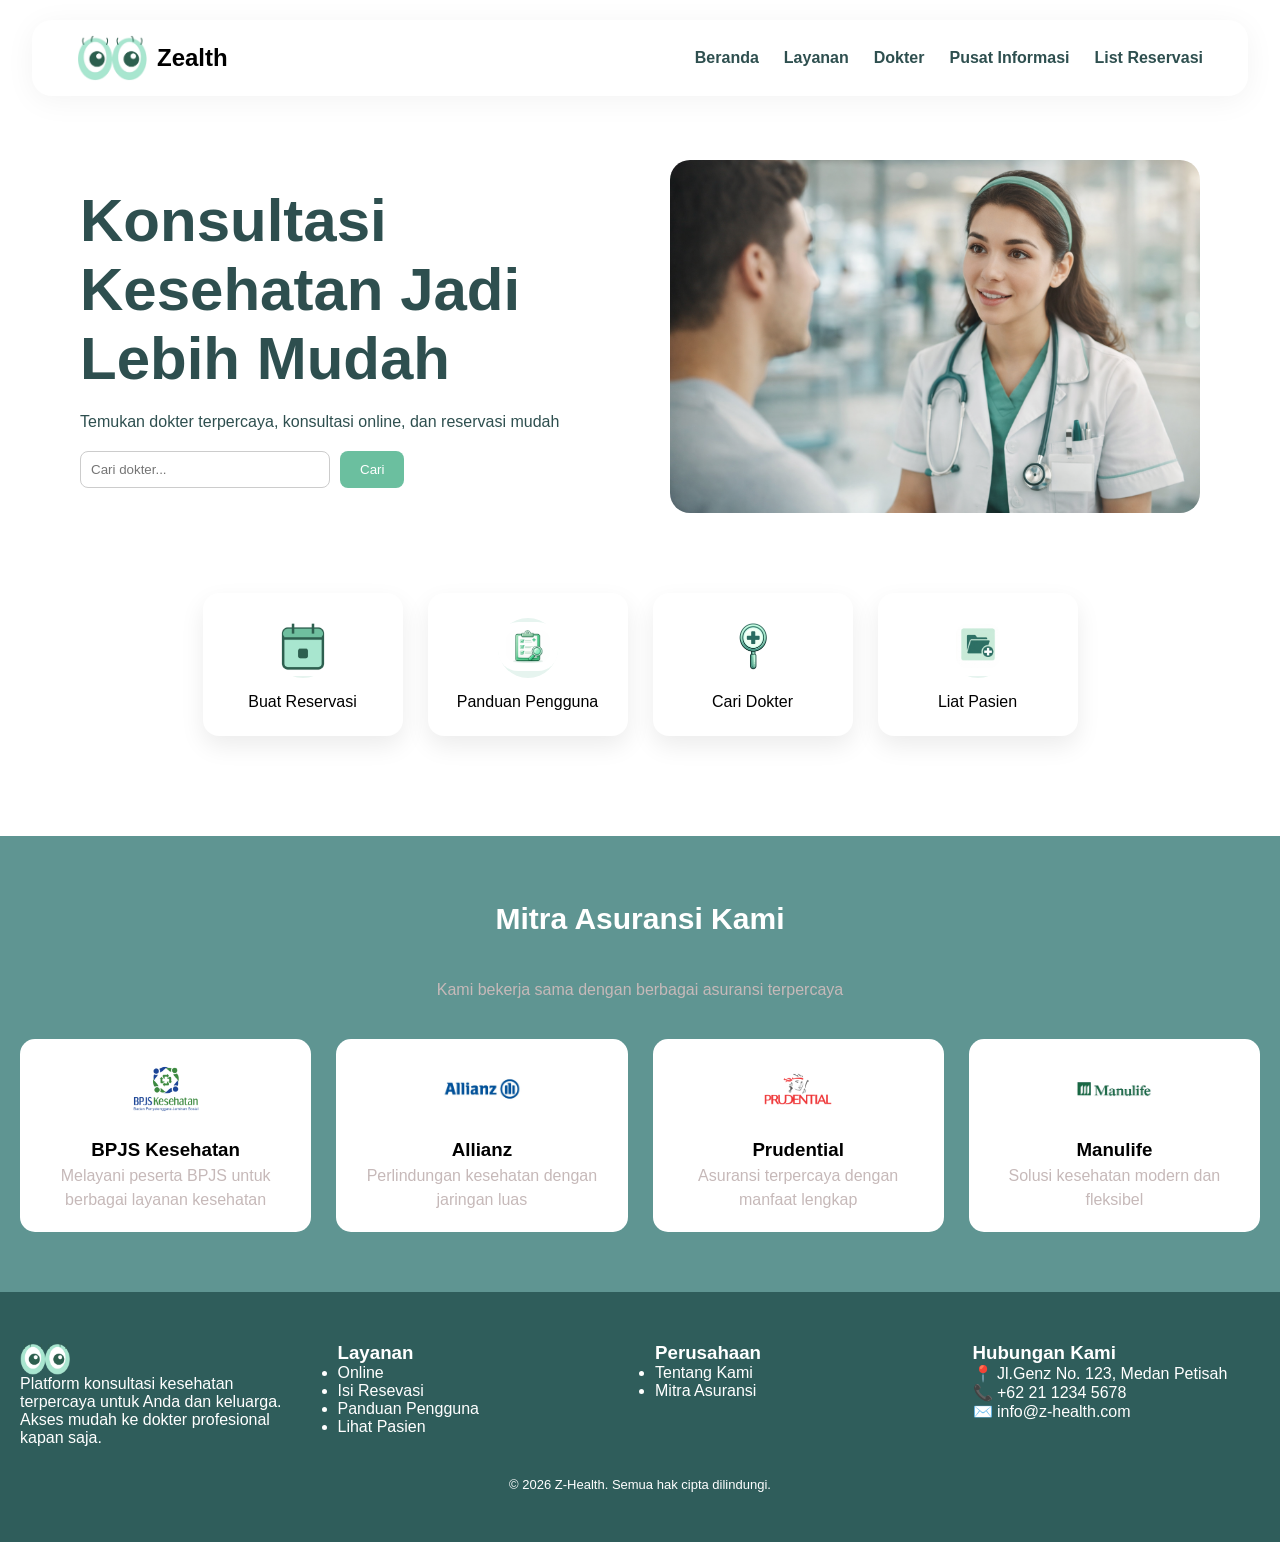
==== index.html @ 5e3c9ff7 "Add files via upload" ====
<!DOCTYPE html>
<html>
    <head>
      <meta charset="UTF-8">
      <meta name="viewport" content="width=device-width, initial-scale=1.0">
      <link rel="stylesheet" href="style.css">
      <title>Z Health</title>
      <link rel="stylesheet" href="style.css">
      <script src="script.js"></script>
    </head>
    <body>
    <header>
        <nav class="navbar">

            <!-- Logo -->
            <div class="logo">
                <img src="Logo Z Health.png" alt="Logo">
                <h2>Zealth</h2>
            </div>

            <!-- Checkbox Toggle -->
            <input type="checkbox" id="navToggle" class="nav-toggle">

            <!-- Hamburger -->
            <label for="navToggle" class="hamburger">
                <span></span>
                <span></span>
                <span></span>
            </label>

            <!-- Menu -->
            <ul class="menu">
                <li><a href="index.html">Beranda</a></li>
                <li><a href="service.html">Layanan</a></li>
                <li><a href="doctor.html">Dokter</a></li>
                <li><a href="about.html">Pusat Informasi </a></li>
                <li><a href="reservasi.html">List Reservasi</a></li>
            </ul>

        </nav>
    </header>
<main>
    <!-- Section 1 Bagian Searching  -->
    <section>
    <div class="content">
    <div class="left">
        <h1>Konsultasi Kesehatan Jadi Lebih Mudah</h1>
        <p>Temukan dokter terpercaya, konsultasi online, dan reservasi mudah</p>

        <div class="search-box">
            <input type="text" id ="searchInput" placeholder="Cari dokter...">
            <button onclick ="searchDoctor()">Cari</button>
        </div>
        <div id = "searchResult"class ="search-result"></div>
    </div>

    <div class="right">
        <img src="tampilan1.png" class="gambar_kiri">
    </div>
</div>
    </section>

        <!-- Section 2 bagian FEATURES -->
    <section>
        <div class="features">
            <div class="card">
                <div class="icon"><a href="service.html#reservasi"><img src="janji_temu.png"></a></div>
        
                <p>Buat Reservasi</p>
            </div>

            <div class="card">
                <div class="icon"><a href="service.html#panduan"><img src="panduan pengguna.png" style="border: 3px solid transparent; border-radius: 20px; padding: 5px; background-color: white;"></a></div>
                <p>Panduan Pengguna</p>
            </div>

            <div class="card">
                <div class="icon"><a href="doctor.html"><img src="Cari_Dokter.png" style="border: 3px solid transparent; border-radius: 20px; padding: 5px; background-color: white;"></a></div>
                <p>Cari Dokter</p>
            </div>

            <div class="card">
                <div class="icon"><a href="reservasi.html"><img src="Data_Pasien.png" style="border: 3px solid transparent; border-radius: 20px; padding: 5px; background-color: white;"></a></div>
                <p>Liat Pasien</p>
            </div>
        </div>
    </section>
    <!-- Section 3 Mitra Asuransi -->
    <section class="insurance"id="insurance">
    <h2>Mitra Asuransi Kami</h2>
    <p>Kami bekerja sama dengan berbagai asuransi terpercaya</p>

    <div class="insurance-grid">

        <div class="insurance-card">
        <img src="Logo BPJS.png">
        <h3>BPJS Kesehatan</h3>
        <p>Melayani peserta BPJS untuk berbagai layanan kesehatan</p>
        </div>

        <div class="insurance-card">
        <img src="Logo Allianz.jpg">
        <h3>Allianz</h3>
        <p>Perlindungan kesehatan dengan jaringan luas</p>
        </div>

        <div class="insurance-card">
        <img src="Logo Prudential.png">
        <h3>Prudential</h3>
        <p>Asuransi terpercaya dengan manfaat lengkap</p>
        </div>

        <div class="insurance-card">
        <img src="Logo Manulife.png">
        <h3>Manulife</h3>
        <p>Solusi kesehatan modern dan fleksibel</p>
        </div>

    </div>
    </section>
        

</div>
</main>            
<!-- Bagian Footer -->

    <footer class="footer">
        <div class="footer-container">
            <div class="footer-col">
                <div class="logo">
                    <img src="logo final bos.png">
                </div>
                <p>Platform konsultasi kesehatan terpercaya untuk Anda dan keluarga.<br>Akses mudah ke dokter profesional kapan saja.</p>
            </div>
            <div class="footer-col">
                <h3>Layanan</h3>
                <ul>
                    <li><a href="service.html#chat">Online</a></li>
                    <li><a href="service.html#reservasi">Isi Resevasi</a></li>
                    <li><a href="service.html#panduan">Panduan Pengguna</a></li>
                    <li><a href="reservasi.html">Lihat Pasien</a></li>
                </ul>
            </div>
            <div class="footer-col">
                <h3>Perusahaan</h3>
                <ul>
                    <li><a href="about.html">Tentang Kami</a></li>
                    <li><a href="index.html#insurance">Mitra Asuransi</a></li>
                </ul>
            </div>
            <div class="footer-col">
                <h3>Hubungan Kami</h3>
                <p>📍 Jl.Genz No. 123, Medan Petisah</p>
                <p>📞 +62 21 1234 5678</p>
                <p>✉️ info@z-health.com</p>
            </div>
        </div>
        <div class="footer-bottom">
            <p>&copy; 2026 Z-Health. Semua hak cipta dilindungi.</p>
        </div>
    </footer>
</body>
</html>
---- style.css ----
* {
    margin: 0;
    padding: 0;
    box-sizing: border-box;
    font-family: sans-serif;
}

body {
    overflow-x: hidden;
}

img {
    max-width: 100%;
    height: auto;
}

.nav-wrapper {
    display: flex;
    justify-content: center;
}

.navbar {
    position: fixed;
    top: 20px;
    width: 95%;
    left: 50%;
    transform: translateX(-50%);

    background: white;
    border-radius: 20px;
    padding: 15px 45px;

    display: flex;
    align-items: center;
    justify-content: space-between;

    box-shadow: 0 5px 30px rgba(0,0,0,0.05);
    z-index: 1000;
}

.logo {
    display: flex;
    align-items: center;
    gap: 10px;
}

.logo img {
    width: 70px;
}

.logo span {
    font-weight: bold;
    color: #2e4f4f;
}

/* MENU */
.menu{
    display:flex;
    list-style:none;
    gap:25px;
}

.menu li a{
    text-decoration:none;
    color:#2e4f4f;
    font-weight:600;
    transition:0.3s;
}

.menu li a:hover{
    color:#0e8388;
    text-decoration: underline;
}

/* HAMBURGER */
.nav-toggle{
    display:none;
}

.hamburger{
    display:none;
    flex-direction:column;
    gap:5px;
    cursor:pointer;
}

.hamburger span{
    width:28px;
    height:3px;
    background:#2e4f4f;
    border-radius:10px;
}

/* HERO SECTION */
.content {
    display: flex;
    align-items: center;
    justify-content: space-between;
    gap: 60px;

    max-width: 1200px;
    margin: 120px auto 0; 
    padding: 40px;
}

.left {
    flex: 1;
    color: #2e4f4f;
}

.right {
    flex: 1;
    display: flex;
    justify-content: center;
}

.gambar_kiri {
    width: 550px;
    border-radius: 20px;
}

/* TEXT */
.content h1 {
    font-size: 60px;
}

.content p {
    margin: 20px 0;
}

/* SEARCH */
.search-box {
    display: flex;
    gap: 10px;
    margin-top: 20px;
}

.search-box input {
    padding: 10px;
    width: 250px;
    border-radius: 8px;
    border: 1px solid #ccc;
}

.search-box button {
    padding: 10px 20px;
    background: #6bbf9f;
    color: white;
    border: none;
    border-radius: 8px;
}
.search-result {
    position: absolute;
    background: white;
    width: 260px;
    margin-top: 5px;
    border-radius: 10px;
    box-shadow: 0 5px 20px rgba(0,0,0,0.1);
    overflow: hidden;
    z-index: 999;
}

.search-item {
    padding: 10px;
    cursor: pointer;
    border-bottom: 1px solid #eee;
}

.search-item:hover {
    background: #f0f0f0;
}

.not-found {
    padding: 10px;
    color: red;
}

/* FEATURES */
.features {
    display: flex;
    justify-content: center;
    gap: 25px;
    flex-wrap: wrap;
    margin-top: 40px;
    margin-bottom: 100px;
}

.card {
    width: 200px;
    padding: 25px;
    background: white;
    border-radius: 16px;
    box-shadow: 0 10px 25px rgba(0,0,0,0.08);
    text-align: center;
    transition: 0.3s;
}

.card:hover {
    transform: translateY(-8px);
}

.icon {
    width: 60px;
    height: 60px;
    background: #e6f4ef;
    border-radius: 50%;
    margin: 0 auto 15px;

    display: flex;
    justify-content: center;
    align-items: center;
}

.icon img {
    width: 80px;
}

.card p {
    font-size: 16px;
}

/* INSURANCE */
.insurance {
    text-align: center;
    padding: 60px 20px;
    background-color: #5f9592;
}

.insurance h2 {
    color: white;
    font-size: 30px; 
    margin-bottom: 40px;
    line-height: 1.5;
}

.insurance p {
    color:#c6b9b9;
}

.insurance-grid {
    display: grid;
    grid-template-columns: repeat(auto-fit, minmax(200px, 1fr));
    gap: 25px;
    margin-top: 40px;
    line-height: 1.5;
}

.insurance-card {
    background: white;
    padding: 20px;
    border-radius: 15px;
}

.insurance-card img {
    width: 80px;
    margin-bottom: 10px;
}

/* FOOTER */
.footer {
    background: #2f5d5b;
    color: white;
    padding: 50px 20px;
}

.footer-container {
    display: grid;
    grid-template-columns: repeat(auto-fit, minmax(200px, 1fr));
    gap: 30px;
}

.footer img {
    width: 50px;
}

.footer a {
    color: white;
    text-decoration: none;
}

.footer-bottom {
    text-align: center;
    margin-top: 30px;
    font-size: 13px;
}
/* RESPONSIVE Bagian Beranda untuk ukuran Tablet*/
@media (max-width: 768px) {
    .content {
        flex-direction: column;
        text-align: center;
    }

    .gambar_kiri {
        width: 100%;
    }

    .hamburger{
        display:flex;
    }

    .menu{
        position:absolute;
        top:100%;
        right:20px;
        width:220px;
        background:white;
        flex-direction:column;
        padding:20px;
        border-radius:10px;
        box-shadow:0 5px 15px rgba(0,0,0,.15);
        display:none;
    }

    .nav-toggle:checked ~ .menu{
        display:flex;
    }

}
/* * RESPONSIVE Bagian Beranda untuk ukuran Mobile */
@media (max-width: 480px) {

    /* NAVBAR */
    .navbar {
        padding: 12px 20px;
    }

    .logo img {
        width: 50px;
    }

    .logo span {
        font-size: 16px;
    }
    .hamburger{
        display:flex;
    }

    .menu{
        position:absolute;
        top:100%;
        right:0;
        width:220px;
        background:rgb(20, 57, 1);
        flex-direction:column;
        padding:20px;
        border-radius:10px;
        box-shadow:0 5px 15px rgba(0,0,0,.15);
        display:none;
    }

    .nav-toggle:checked ~.menu{
        display:flex !important;
    }


    /* HERO */
    .content {
        flex-direction: column;
        text-align: center;
        gap: 30px;
        padding: 20px;
        margin-top: 100px;
    }

    .content h1 {
        font-size: 32px;
        line-height: 1.3;
    }

    .content p {
        font-size: 14px;
    }

    .gambar_kiri {
        width: 100%;
        max-width: 300px;
    }

    /* SEARCH */
    .search-box {
        flex-direction: column;
        gap: 10px;
        align-items: center;
    }

    .search-box input {
        width: 100%;
        max-width: 280px;
    }

    .search-box button {
        width: 100%;
        max-width: 280px;
    }

    /* FEATURES */
    .features {
        gap: 15px;
        padding: 20px;
    }

    .card {
        width: 100%;
        max-width: 280px;
    }

    /* INSURANCE */
    .insurance h2 {
        font-size: 22px;
    }

    .insurance p {
        font-size: 14px;
    }

    .insurance-grid {
        grid-template-columns: 1fr;
    }

    /* FOOTER */
    .footer-container {
        grid-template-columns: 1fr;
        text-align: center;
    }

}

.about-head {
    text-align: center;
    padding: 120px 20px 60px;
    background: #e6f4ef;
}

.about-hero h1 {
    font-size: 50px;
    color: #2e4f4f;
}

.about-hero p {
    margin-top: 15px;
    font-size: 18px;
    color: #555;
}

.about-section {
    padding: 60px 20px;
}

.about-grid {
    display: flex;
    align-items: center;
    gap: 30px;
    flex-wrap: wrap; 
    justify-content: space-between;
    max-width: 1100px;
    margin: 0 auto;
}

.about-text {
    flex: 1 1 400px;
    max-width: 500px;
}

.about-image {
    flex: 1 1 300px;
    display: flex;
    justify-content: flex-end;
}

.about-image img {
    width: 100%;
    max-width: 450px;
    border-radius: 20px;
}
.about-text{
  margin-bottom: 30px;
  color: #2e4f4f;
  text-align: left;
  margin-top: 20px;
  font-size: 36px;
}



.about-card-us p{
  flex : 1;
  padding: 5px;
  border-radius: 20px;
  margin-bottom: 20px;
  background-color: #79aba9;
  border: 2px solid transparent;

}

.vision-mission {
    background:  #fff9f9;
    padding: 60px 80px;
    display: flex;
    gap: 40px;
    justify-content: center;
    flex-wrap: wrap;
}
.about-text-visi h2{
  margin-bottom: 30px;
  color: white;
  text-align: center;
  margin-top: 20px;
  font-size: 36px;
}
.about-text-misi h2{
  margin-bottom: 30px;
  color: white;
  text-align: center;
  margin-top: 20px;
  font-size: 36px;

}
.about-card {
    flex: 1;
    background: #4c8884;
    padding: 70px;
    border-radius: 50px;
    max-width: 500px;
    text-align: center;
}

.about-text-visi p,.about-text-misi ul li{
  font-family: Cambria, Cochin, Georgia, Times, 'Times New Roman', serif;
  max-width: 100%;
  line-height: 1.5;
}
.about-text-misi ul{
  padding-left: 20px;
  text-align: left;
}


.about-adv {
    padding: 60px 80px;
    text-align: center;
    justify-content: center;
    align-items: center;
}
.about-adv h2{
  padding: 15px;
  color: #2e4f4f;
  font-size: 36px;

}
.about-card-adv{
    flex: 1;
    background: #75aaa7;
    padding: 30px;
    border-radius: 10px;
    align-items: center;
    justify-content: center;
    
}
.about-adv h3{
  font-family: Arial, Helvetica, sans-serif;
  color: #ffffff;
  font-size: 20px;
}
.about-adv p{
  font-size: 16px;
  color: rgb(249, 246, 246);
  font-family: Cambria, Cochin, Georgia, Times, 'Times New Roman', serif;
}

.advantages h2 {
    margin-bottom: 40px;
    color: #2e4f4f;
}

.adv-grid {
    display: grid;
    grid-template-columns: repeat(3, 1fr);
    gap: 20px;
}

.adv-card {
    background: white;
    padding: 25px;
    border-radius: 15px;
    box-shadow: 0 8px 20px rgba(0,0,0,0.05);
}

.round-number{
  border : 2px solid transparent;
  background-color: #a8d5d2;
  border-radius: 50%;
  width: 30px;
  height: 30px;
  text-align: center;
  color: rgb(255, 255, 255);
  margin: 0 auto 10px;
  align-items: center;
  justify-content: center;

}

.about-team {
    background: #e6f4ef;
    padding: 60px 80px;
    text-align: center;
}

.about-team-grid {
    display: grid;
    grid-template-columns: repeat(3, 1fr);
    gap: 20px;
    
}

.about-team-card {
    background: white;
    padding: 20px;
    border-radius: 15px;
}

.about-team-card img {
    width: 80px;
    margin-bottom: 10px;
}
/* Responsif Halaman About utk tablet */
@media (max-width: 768px) {

  /* SECTION UTAMA (teks + gambar) */
  .about-grid {
    flex-direction: column;
    text-align: center;
  }

  .about-text {
    max-width: 100%;
  }

  .about-image {
    justify-content: center;
  }

  .about-image img {
    max-width: 300px;
  }

  /* VISI MISI */
  .vision-mission {
    flex-direction: column;
    align-items: center;
    padding: 40px 20px;
  }

  .about-card {
    width: 100%;
    max-width: 500px;
    padding: 30px;
  }

  /* KEUNGGULAN */
  .adv-grid {
    grid-template-columns: repeat(2, 1fr);
  }

  /* TEAM */
  .about-team-grid {
    grid-template-columns: repeat(2, 1fr);
  }
}
/* Responsif Halaman About utk mobile */
@media (max-width: 480px) {

  /* HEADER */
  .about-head h1 {
    font-size: 28px;
  }

  .about-head p {
    font-size: 14px;
  }

  /* TEKS */
  .about-text h2 {
    font-size: 22px;
    text-align: center;
  }

  .about-text p {
    font-size: 14px;
    text-align: justify;
  }

  /* GAMBAR */
  .about-image img {
    max-width: 250px;
  }

  /* VISI MISI */
  .about-card {
    padding: 20px;
    border-radius: 20px;
  }

  /* KEUNGGULAN */
  .adv-grid {
    grid-template-columns: 1fr;
  }

  /* TEAM */
  .about-team-grid {
    grid-template-columns: 1fr;
  }

  /* SPACING GLOBAL */
  .about-section,
  .about-adv,
  .about-team {
    padding: 40px 20px;
  }
}

.halaman-layanan {
    text-align: center;
}

.kepala-layanan {
    text-align: center;
    padding: 120px 20px 60px;
    background: #e6f4ef;
}

.kepala-layanan h1 {
    font-size: 50px;
    color: #2e4f4f;
    margin-bottom: 15px;
}

.kepala-layanan p {
    font-size: 18px;
    color: #555;
}

.bagian-kartu {
    padding: 60px 80px;
    background: #DFE6DA;
}

.baris-kartu {
    display: grid;
    grid-template-columns: repeat(4, 1fr);
    gap: 30px;
    max-width: 1200px;
    margin: 0 auto;
}

.kotak-layanan {
    background: white;
    padding: 35px 25px;
    border-radius: 20px;
    text-align: center;
}

.kotak-layanan h3 {
    font-size: 20px;
    color: #2e4f4f;
    margin-bottom: 12px;
    font-weight: 600;
}

.kotak-layanan p {
    font-size: 14px;
    color: #666;
}

.lingkaran-gambar {
    width: 80px;
    height: 80px;
    background: #e6f4ef;
    border-radius: 50%;
    margin: 0 auto 20px;
    display: flex;
    justify-content: center;
    align-items: center;
}

.lingkaran-gambar img {
    width: 60px;
    height: 60px;
    object-fit: contain;
}

.bagian-reservasi {
    padding: 60px 80px;
    background: #e6f4ef;
}

.bagian-reservasi h2 {
    font-size: 36px;
    color: #2e4f4f;
    margin-bottom: 30px;
    text-align: center;
}

.form-reservasi {
    max-width: 700px;
    margin: 0 auto;
    background: white;
    padding: 40px;
    border-radius: 20px;
    display: flex;
    flex-direction: column;
    gap: 20px;
}

.baris-input {
    display: grid;
    grid-template-columns: 1fr 1fr;
    gap: 15px;
}

.kotak-input {
    display: flex;
    flex-direction: column;
    gap: 8px;
}

.kotak-input label {
    font-weight: 600;
    color: #2e4f4f;
    font-size: 14px;
}

.kotak-input input,
.kotak-input select,
.kotak-input textarea {
    padding: 12px 15px;
    border: 2px solid #e0e0e0;
    border-radius: 10px;
    font-size: 14px;
}

.tombol-hijau {
    background: #6bbf9f;
    color: white;
    border: none;
    padding: 14px;
    border-radius: 10px;
    font-size: 16px;
    font-weight: 600;
    cursor: pointer;
    margin-top: 10px;
}

.bagian-panduan {
    padding: 60px 80px;
    background: white;
}

.bagian-panduan h2 {
    font-size: 36px;
    color: #2e4f4f;
    margin-bottom: 30px;
    text-align: center;
}

.baris-langkah {
    display: grid;
    grid-template-columns: repeat(4, 1fr);
    gap: 25px;
    max-width: 1200px;
    margin: 0 auto;
}

.kotak-langkah {
    background: #e6f4ef;
    padding: 30px 25px;
    border-radius: 20px;
    text-align: center;
}

.kotak-langkah h3 {
    font-size: 18px;
    color: #2e4f4f;
    margin-bottom: 10px;
}

.kotak-langkah p {
    font-size: 14px;
    color: #555;
    line-height: 1.6;
}

.nomor-langkah {
    width: 40px;
    height: 40px;
    background: #6bbf9f;
    color: white;
    border-radius: 50%;
    margin: 0 auto 15px;
    display: flex;
    justify-content: center;
    align-items: center;
    font-size: 20px;
    font-weight: 700;
}

.bagian-chat {
    padding: 60px 80px;
    background: #DFE6DA;
}

.bagian-chat h2 {
    font-size: 36px;
    color: #2e4f4f;
    margin-bottom: 30px;
    text-align: center;
}

.kotak-chat {
    max-width: 600px;
    margin: 0 auto;
    background: white;
    border-radius: 20px;
    overflow: hidden;
}

.kepala-chat {
    display: flex;
    align-items: center;
    padding: 15px 20px;
    background: #e6f4ef;
}

.info-dokter {
    display: flex;
    align-items: center;
    gap: 12px;
}

.foto-dokter {
    width: 45px;
    height: 45px;
    border-radius: 50%;
    object-fit: cover;
}

.info-dokter h3 {
    margin: 0;
    font-size: 16px;
    color: #2e4f4f;
}

.info-dokter p {
    margin: 0;
    font-size: 12px;
    color: #888;
}

.status-hijau {
    color: #4caf50;
    font-size: 12px;
    font-weight: 600;
    position: relative;
    width: auto;
    height: auto;
    z-index: auto;
    background: none;
    border-radius: 0;
    left: auto;
    bottom: auto;
}

.isi-chat {
    padding: 20px;
    display: flex;
    flex-direction: column;
    gap: 15px;
}

.pesan {
    display: flex;
    gap: 10px;
    align-items: flex-start;
}

.pesan.dokter {
    align-self: flex-start;
    max-width: 80%;
}

.pesan.kamu {
    align-self: flex-end;
    flex-direction: row-reverse;
    max-width: 80%;
}

.avatar-huruf {
    width: 35px;
    height: 35px;
    border-radius: 50%;
    background: #6bbf9f;
    color: white;
    display: flex;
    align-items: center;
    justify-content: center;
    font-weight: 700;
    font-size: 14px;
    flex-shrink: 0;
}

.balon-chat {
    background: #f0f0f0;
    padding: 10px 15px;
    border-radius: 15px;
}

.pesan.dokter .balon-chat {
    background: #e6f4ef;
    border-bottom-left-radius: 5px;
}

.pesan.kamu .balon-chat {
    background: #6bbf9f;
    color: white;
    border-bottom-right-radius: 5px;
}

.balon-chat p {
    margin: 0;
    font-size: 14px;
    line-height: 1.5;
}

.jam {
    font-size: 11px;
    color: #999;
    display: block;
    margin-top: 4px;
    position: relative;
    width: auto;
    height: auto;
    z-index: auto;
    background: none;
    border-radius: 0;
    left: auto;
    bottom: auto;
}

.pesan.kamu .jam {
    color: rgba(255,255,255,0.7);
}

.bagian-gejala {
    padding: 60px 80px;
    background: #e6f4ef;
}

.bagian-gejala h2 {
    font-size: 36px;
    color: #2e4f4f;
    margin-bottom: 30px;
    text-align: center;
}

.kotak-gejala {
    max-width: 700px;
    margin: 0 auto;
    background: white;
    padding: 40px;
    border-radius: 20px;
}

.kotak-gejala h3 {
    color: #2e4f4f;
    font-size: 20px;
    margin-bottom: 20px;
    margin-top: 25px;
}

.kotak-gejala h3:first-child {
    margin-top: 0;
}

.daftar-pilihan {
    display: flex;
    flex-direction: column;
    gap: 12px;
    margin-bottom: 10px;
}

.pilihan-gejala {
    display: flex;
    align-items: center;
    gap: 12px;
    padding: 15px;
    background: #f8f9fa;
    border-radius: 10px;
    cursor: pointer;
    border: 2px solid transparent;
}

.pilihan-gejala:hover {
    background: #e6f4ef;
    border-color: #6bbf9f;
}

.pilihan-gejala input {
    width: 20px;
    height: 20px;
    cursor: pointer;
}

.pilihan-gejala span {
    font-size: 15px;
    color: #333;
    position: relative;
    width: auto;
    height: auto;
    z-index: auto;
    background: none;
    border-radius: 0;
    left: auto;
    bottom: auto;
}

/* Responsif ke Ukuran Mobile utk halaman web service */

@media (max-width: 480px) {
    .navbar {
        flex-direction: row;
        padding: 10px 15px;
    }
    .logo span {
        font-size: 20px;
    }
    .kepala-layanan h1 {
        font-size: 28px;
    }
    .kepala-layanan p {
        font-size: 14px;
    }
    .baris-kartu {
        grid-template-columns: 1fr;
    }

    .baris-langkah {
        grid-template-columns: 1fr;
    }
    .form-reservasi {
        padding: 20px;
    }
    .kotak-chat {
        width: 100%;
    }
    .kotak-gejala {
        padding: 20px;
    }
    .footer-container {
        grid-template-columns: 1fr;
        text-align: center;
    }
    .footer-col {
        margin-bottom: 20px;
    }
}

/* Responsif ke Ukuran Tablet utk halaman web service */
@media (max-width: 768px) {
    .navbar {
        padding: 12px 20px;
    }
    .hamburger{
        display:flex;
        flex-direction:column;
        gap:5px;
        cursor:pointer;
    }

    .hamburger span{
        width:25px;
        height:3px;
        background:#2e4f4f;
        border-radius:5px;
    }

    .menu{
        position:absolute;
        top:80px;
        right:20px;
        width:200px;
        background:rgb(246, 255, 255);
        flex-direction:column;
        padding:20px;
        border-radius:15px;
        box-shadow:0 10px 10px rgba(0, 0, 0, 0.1);
        display:none;
    }

    .nav-toggle:checked ~ .menu{
        display:flex;
    }

    /* HERO */
    .kepala-layanan {
        padding: 100px 20px 40px;
    }

    .kepala-layanan h1 {
        font-size: 36px;
    }

    /* KARTU */
    .bagian-kartu {
        padding: 40px 20px;
    }

    .baris-kartu {
        grid-template-columns: repeat(1, 1fr);
    }

    /* FORM */
    .bagian-reservasi {
        padding: 40px 20px;
    }

    .baris-input {
        grid-template-columns: 1fr;
    }

    /* PANDUAN */
    .bagian-panduan {
        padding: 40px 20px;
        
    }

    .baris-langkah {
        grid-template-columns: repeat(1, 1fr);
    }

    /* CHAT */
    .bagian-chat {
        padding: 40px 20px;
    }

    /* GEJALA */
    .bagian-gejala {
        padding: 40px 20px;
    }

    /* FOOTER */
    .footer-container {
        display: grid;
        grid-template-columns: repeat(2, 1fr);
        gap: 20px;
        padding: 20px;
    }
}

/* ================= DOCTOR PAGE ================= */

.doctor-page {
  padding: 120px 80px;
  background: #f5f7f6;
  width: 100%;
  max-width: 1100px;
  margin: 120px auto;
  padding: 20px;
}

/* SEARCH */
.doctor-search {
  margin-bottom: 20px;
  width: 100%;
}

.doctor-search input {
  width: 100%;
  padding: 15px;
  border-radius: 10px;
  border: 1px solid #ccc;
  max-width: 100%;
}

/* FILTER */
.doctor-filter {
  display: flex;
  gap: 10px;
  margin-bottom: 30px;
}

.doctor-filter button {
  padding: 8px 15px;
  border: none;
  background: #ddd;
  border-radius: 20px;
  cursor: pointer;
}

.doctor-filter .active {
  background: #2e7d32;
  color: white;
}

/* LIST */
.doctor-list {
  display: flex;
  flex-direction: column;
  gap: 20px;
}

/* CARD */
.doctor-card {
  display: flex;
  align-items: center;
  background: white;
  padding: 15px 20px;
  border-radius: 15px;
  box-shadow: 0 5px 20px rgba(0,0,0,0.05);
  gap: 20px;
  justify-content: space-between;

}

/* FOTO */
.doctor-card img {
  width: 80px;
  height: 80px;
  border-radius: 50%;
  object-fit: cover ;
  transition: 0.3s;
}

.doctor-card img:hover {
  transform: scale(1.8);
}
.doctor-left {
  display: flex;
  align-items: center;
  gap: 12px; 
}

.doctor-info {
  text-align: left;
}

.doctor-info h3 {
  margin-bottom: 5px;
  font-size: 16px;

}

.doctor-info p {
  font-size: 14px;
  color: #555;
}

.doctor-info span {
  font-size: 13px;
  color: #2e7d32;
}


.doctor-action {
  text-align: right;
  display: flex;
  flex-direction: column;
  align-items: flex-end;
  gap: 5px;
}

.price {
  color: #8cc0bd;
  font-weight: bold;
}

.doctor-action button {
  margin-top: 10px;
  background: #85b6b3;
  color: white;
  border: none;
  padding: 8px 15px;
  border-radius: 8px;
  cursor: pointer;
}

.doctor-action button:hover {
  background: #85b6b3;
  transform: scale(1.05); 
  transition: 0.3s;
}

/* Responsive Halaman Doctor untuk tablet  */
@media (max-width: 768px) {

  .doctor-page {
    margin: 100px 10px;
    padding: 10px;
  }

  .doctor-card {
    flex-direction: column;
    align-items: flex-start;
    gap: 12px;
  }
  .doctor-left {
    width: 100%;
  }

  .doctor-action {
    width: 100%;
    align-items: flex-start;
  }

  .doctor-action button {
    width: 100%;
    padding: 10px;
  }

  .price {
    font-size: 14px;
  }
}
/* Responsive Halaman Doctor untuk mobile */
@media (max-width: 480px) {

  .doctor-page {
    margin: 90px 8px;
    padding: 8px;
  }

  .doctor-card {
    flex-direction: column;
    align-items: flex-start;
    padding: 12px;
    gap: 10px;
  }

  .doctor-left {
    gap: 10px;
  }

  .doctor-left img {
    width: 55px;
    height: 55px;
  }
  .doctor-info h3 {
    font-size: 14px;
  }

  .doctor-info p {
    font-size: 12px;
    line-height: 1.2;
  }

  .doctor-action {
    width: 100%;
    align-items: flex-start;
    gap: 6px;
  }

  .price {
    font-size: 13px;
  }

  .doctor-action button {
    width: 100%;
    padding: 10px;
    font-size: 13px;
  }
  .doctor-search input {
    padding: 12px;
    font-size: 13px;
  }

  .doctor-filter {
    flex-wrap: wrap;
    gap: 8px;
  }

  .doctor-filter button {
    font-size: 12px;
    padding: 6px 12px;
  }
}

/* Bagian Jadwal Dokter */
.jadwal-box {
  display: none;
  margin-top: 15px;
  animation: fadeIn 0.3s ease;
}

.jadwal-box.active {
  display: block;
}

table {
  width: 100%;
  border-collapse: collapse;
  margin-top: 15px;
}

th {
  background: #6bbf9f;
  color: white;
  padding: 10px;
}

td {
  padding: 10px;
  text-align: center;
  color: #2e4f4f;
}

tr:nth-child(even) {
  background: #e6f4ef;
}

tr:hover {
  background: #cfeae2;
}

#jadwalTable th {
  font-family: 'Poppins', sans-serif;
  font-weight: 600;
  letter-spacing: 0.5px;
}

#jadwalTable td {
  font-family: 'Poppins', sans-serif;
  font-weight: 400;
}

#jadwalTable td:nth-child(2) {
  font-weight: 500;
  color: #0e8388;
}

#jadwalTable td:nth-child(3) {
  font-weight: 500;
}

/* Untuk Bagian Menunjukkan adanya Eror pada inputan form */
.error {
  color: red;
  font-size: 13px;
  margin-top: 5px;
}

/* AGAR TOMBOL BERUBAH SESUAI MOBILE */
.doctor-action a{
    width:100%;
}

.doctor-action a button{
    width:100%;
}

/* TAMBAHAN AGAR SAAT RESRVASI DARI DOKTER JADI SCROLL LSG KE FORM */
html {
    scroll-behavior: smooth;
}

#reservasi {
    scroll-margin-top: 120px;
}
---- style.css ----
* {
    margin: 0;
    padding: 0;
    box-sizing: border-box;
    font-family: sans-serif;
}

body {
    overflow-x: hidden;
}

img {
    max-width: 100%;
    height: auto;
}

.nav-wrapper {
    display: flex;
    justify-content: center;
}

.navbar {
    position: fixed;
    top: 20px;
    width: 95%;
    left: 50%;
    transform: translateX(-50%);

    background: white;
    border-radius: 20px;
    padding: 15px 45px;

    display: flex;
    align-items: center;
    justify-content: space-between;

    box-shadow: 0 5px 30px rgba(0,0,0,0.05);
    z-index: 1000;
}

.logo {
    display: flex;
    align-items: center;
    gap: 10px;
}

.logo img {
    width: 70px;
}

.logo span {
    font-weight: bold;
    color: #2e4f4f;
}

/* MENU */
.menu{
    display:flex;
    list-style:none;
    gap:25px;
}

.menu li a{
    text-decoration:none;
    color:#2e4f4f;
    font-weight:600;
    transition:0.3s;
}

.menu li a:hover{
    color:#0e8388;
    text-decoration: underline;
}

/* HAMBURGER */
.nav-toggle{
    display:none;
}

.hamburger{
    display:none;
    flex-direction:column;
    gap:5px;
    cursor:pointer;
}

.hamburger span{
    width:28px;
    height:3px;
    background:#2e4f4f;
    border-radius:10px;
}

/* HERO SECTION */
.content {
    display: flex;
    align-items: center;
    justify-content: space-between;
    gap: 60px;

    max-width: 1200px;
    margin: 120px auto 0; 
    padding: 40px;
}

.left {
    flex: 1;
    color: #2e4f4f;
}

.right {
    flex: 1;
    display: flex;
    justify-content: center;
}

.gambar_kiri {
    width: 550px;
    border-radius: 20px;
}

/* TEXT */
.content h1 {
    font-size: 60px;
}

.content p {
    margin: 20px 0;
}

/* SEARCH */
.search-box {
    display: flex;
    gap: 10px;
    margin-top: 20px;
}

.search-box input {
    padding: 10px;
    width: 250px;
    border-radius: 8px;
    border: 1px solid #ccc;
}

.search-box button {
    padding: 10px 20px;
    background: #6bbf9f;
    color: white;
    border: none;
    border-radius: 8px;
}
.search-result {
    position: absolute;
    background: white;
    width: 260px;
    margin-top: 5px;
    border-radius: 10px;
    box-shadow: 0 5px 20px rgba(0,0,0,0.1);
    overflow: hidden;
    z-index: 999;
}

.search-item {
    padding: 10px;
    cursor: pointer;
    border-bottom: 1px solid #eee;
}

.search-item:hover {
    background: #f0f0f0;
}

.not-found {
    padding: 10px;
    color: red;
}

/* FEATURES */
.features {
    display: flex;
    justify-content: center;
    gap: 25px;
    flex-wrap: wrap;
    margin-top: 40px;
    margin-bottom: 100px;
}

.card {
    width: 200px;
    padding: 25px;
    background: white;
    border-radius: 16px;
    box-shadow: 0 10px 25px rgba(0,0,0,0.08);
    text-align: center;
    transition: 0.3s;
}

.card:hover {
    transform: translateY(-8px);
}

.icon {
    width: 60px;
    height: 60px;
    background: #e6f4ef;
    border-radius: 50%;
    margin: 0 auto 15px;

    display: flex;
    justify-content: center;
    align-items: center;
}

.icon img {
    width: 80px;
}

.card p {
    font-size: 16px;
}

/* INSURANCE */
.insurance {
    text-align: center;
    padding: 60px 20px;
    background-color: #5f9592;
}

.insurance h2 {
    color: white;
    font-size: 30px; 
    margin-bottom: 40px;
    line-height: 1.5;
}

.insurance p {
    color:#c6b9b9;
}

.insurance-grid {
    display: grid;
    grid-template-columns: repeat(auto-fit, minmax(200px, 1fr));
    gap: 25px;
    margin-top: 40px;
    line-height: 1.5;
}

.insurance-card {
    background: white;
    padding: 20px;
    border-radius: 15px;
}

.insurance-card img {
    width: 80px;
    margin-bottom: 10px;
}

/* FOOTER */
.footer {
    background: #2f5d5b;
    color: white;
    padding: 50px 20px;
}

.footer-container {
    display: grid;
    grid-template-columns: repeat(auto-fit, minmax(200px, 1fr));
    gap: 30px;
}

.footer img {
    width: 50px;
}

.footer a {
    color: white;
    text-decoration: none;
}

.footer-bottom {
    text-align: center;
    margin-top: 30px;
    font-size: 13px;
}
/* RESPONSIVE Bagian Beranda untuk ukuran Tablet*/
@media (max-width: 768px) {
    .content {
        flex-direction: column;
        text-align: center;
    }

    .gambar_kiri {
        width: 100%;
    }

    .hamburger{
        display:flex;
    }

    .menu{
        position:absolute;
        top:100%;
        right:20px;
        width:220px;
        background:white;
        flex-direction:column;
        padding:20px;
        border-radius:10px;
        box-shadow:0 5px 15px rgba(0,0,0,.15);
        display:none;
    }

    .nav-toggle:checked ~ .menu{
        display:flex;
    }

}
/* * RESPONSIVE Bagian Beranda untuk ukuran Mobile */
@media (max-width: 480px) {

    /* NAVBAR */
    .navbar {
        padding: 12px 20px;
    }

    .logo img {
        width: 50px;
    }

    .logo span {
        font-size: 16px;
    }
    .hamburger{
        display:flex;
    }

    .menu{
        position:absolute;
        top:100%;
        right:0;
        width:220px;
        background:rgb(20, 57, 1);
        flex-direction:column;
        padding:20px;
        border-radius:10px;
        box-shadow:0 5px 15px rgba(0,0,0,.15);
        display:none;
    }

    .nav-toggle:checked ~.menu{
        display:flex !important;
    }


    /* HERO */
    .content {
        flex-direction: column;
        text-align: center;
        gap: 30px;
        padding: 20px;
        margin-top: 100px;
    }

    .content h1 {
        font-size: 32px;
        line-height: 1.3;
    }

    .content p {
        font-size: 14px;
    }

    .gambar_kiri {
        width: 100%;
        max-width: 300px;
    }

    /* SEARCH */
    .search-box {
        flex-direction: column;
        gap: 10px;
        align-items: center;
    }

    .search-box input {
        width: 100%;
        max-width: 280px;
    }

    .search-box button {
        width: 100%;
        max-width: 280px;
    }

    /* FEATURES */
    .features {
        gap: 15px;
        padding: 20px;
    }

    .card {
        width: 100%;
        max-width: 280px;
    }

    /* INSURANCE */
    .insurance h2 {
        font-size: 22px;
    }

    .insurance p {
        font-size: 14px;
    }

    .insurance-grid {
        grid-template-columns: 1fr;
    }

    /* FOOTER */
    .footer-container {
        grid-template-columns: 1fr;
        text-align: center;
    }

}

.about-head {
    text-align: center;
    padding: 120px 20px 60px;
    background: #e6f4ef;
}

.about-hero h1 {
    font-size: 50px;
    color: #2e4f4f;
}

.about-hero p {
    margin-top: 15px;
    font-size: 18px;
    color: #555;
}

.about-section {
    padding: 60px 20px;
}

.about-grid {
    display: flex;
    align-items: center;
    gap: 30px;
    flex-wrap: wrap; 
    justify-content: space-between;
    max-width: 1100px;
    margin: 0 auto;
}

.about-text {
    flex: 1 1 400px;
    max-width: 500px;
}

.about-image {
    flex: 1 1 300px;
    display: flex;
    justify-content: flex-end;
}

.about-image img {
    width: 100%;
    max-width: 450px;
    border-radius: 20px;
}
.about-text{
  margin-bottom: 30px;
  color: #2e4f4f;
  text-align: left;
  margin-top: 20px;
  font-size: 36px;
}



.about-card-us p{
  flex : 1;
  padding: 5px;
  border-radius: 20px;
  margin-bottom: 20px;
  background-color: #79aba9;
  border: 2px solid transparent;

}

.vision-mission {
    background:  #fff9f9;
    padding: 60px 80px;
    display: flex;
    gap: 40px;
    justify-content: center;
    flex-wrap: wrap;
}
.about-text-visi h2{
  margin-bottom: 30px;
  color: white;
  text-align: center;
  margin-top: 20px;
  font-size: 36px;
}
.about-text-misi h2{
  margin-bottom: 30px;
  color: white;
  text-align: center;
  margin-top: 20px;
  font-size: 36px;

}
.about-card {
    flex: 1;
    background: #4c8884;
    padding: 70px;
    border-radius: 50px;
    max-width: 500px;
    text-align: center;
}

.about-text-visi p,.about-text-misi ul li{
  font-family: Cambria, Cochin, Georgia, Times, 'Times New Roman', serif;
  max-width: 100%;
  line-height: 1.5;
}
.about-text-misi ul{
  padding-left: 20px;
  text-align: left;
}


.about-adv {
    padding: 60px 80px;
    text-align: center;
    justify-content: center;
    align-items: center;
}
.about-adv h2{
  padding: 15px;
  color: #2e4f4f;
  font-size: 36px;

}
.about-card-adv{
    flex: 1;
    background: #75aaa7;
    padding: 30px;
    border-radius: 10px;
    align-items: center;
    justify-content: center;
    
}
.about-adv h3{
  font-family: Arial, Helvetica, sans-serif;
  color: #ffffff;
  font-size: 20px;
}
.about-adv p{
  font-size: 16px;
  color: rgb(249, 246, 246);
  font-family: Cambria, Cochin, Georgia, Times, 'Times New Roman', serif;
}

.advantages h2 {
    margin-bottom: 40px;
    color: #2e4f4f;
}

.adv-grid {
    display: grid;
    grid-template-columns: repeat(3, 1fr);
    gap: 20px;
}

.adv-card {
    background: white;
    padding: 25px;
    border-radius: 15px;
    box-shadow: 0 8px 20px rgba(0,0,0,0.05);
}

.round-number{
  border : 2px solid transparent;
  background-color: #a8d5d2;
  border-radius: 50%;
  width: 30px;
  height: 30px;
  text-align: center;
  color: rgb(255, 255, 255);
  margin: 0 auto 10px;
  align-items: center;
  justify-content: center;

}

.about-team {
    background: #e6f4ef;
    padding: 60px 80px;
    text-align: center;
}

.about-team-grid {
    display: grid;
    grid-template-columns: repeat(3, 1fr);
    gap: 20px;
    
}

.about-team-card {
    background: white;
    padding: 20px;
    border-radius: 15px;
}

.about-team-card img {
    width: 80px;
    margin-bottom: 10px;
}
/* Responsif Halaman About utk tablet */
@media (max-width: 768px) {

  /* SECTION UTAMA (teks + gambar) */
  .about-grid {
    flex-direction: column;
    text-align: center;
  }

  .about-text {
    max-width: 100%;
  }

  .about-image {
    justify-content: center;
  }

  .about-image img {
    max-width: 300px;
  }

  /* VISI MISI */
  .vision-mission {
    flex-direction: column;
    align-items: center;
    padding: 40px 20px;
  }

  .about-card {
    width: 100%;
    max-width: 500px;
    padding: 30px;
  }

  /* KEUNGGULAN */
  .adv-grid {
    grid-template-columns: repeat(2, 1fr);
  }

  /* TEAM */
  .about-team-grid {
    grid-template-columns: repeat(2, 1fr);
  }
}
/* Responsif Halaman About utk mobile */
@media (max-width: 480px) {

  /* HEADER */
  .about-head h1 {
    font-size: 28px;
  }

  .about-head p {
    font-size: 14px;
  }

  /* TEKS */
  .about-text h2 {
    font-size: 22px;
    text-align: center;
  }

  .about-text p {
    font-size: 14px;
    text-align: justify;
  }

  /* GAMBAR */
  .about-image img {
    max-width: 250px;
  }

  /* VISI MISI */
  .about-card {
    padding: 20px;
    border-radius: 20px;
  }

  /* KEUNGGULAN */
  .adv-grid {
    grid-template-columns: 1fr;
  }

  /* TEAM */
  .about-team-grid {
    grid-template-columns: 1fr;
  }

  /* SPACING GLOBAL */
  .about-section,
  .about-adv,
  .about-team {
    padding: 40px 20px;
  }
}

.halaman-layanan {
    text-align: center;
}

.kepala-layanan {
    text-align: center;
    padding: 120px 20px 60px;
    background: #e6f4ef;
}

.kepala-layanan h1 {
    font-size: 50px;
    color: #2e4f4f;
    margin-bottom: 15px;
}

.kepala-layanan p {
    font-size: 18px;
    color: #555;
}

.bagian-kartu {
    padding: 60px 80px;
    background: #DFE6DA;
}

.baris-kartu {
    display: grid;
    grid-template-columns: repeat(4, 1fr);
    gap: 30px;
    max-width: 1200px;
    margin: 0 auto;
}

.kotak-layanan {
    background: white;
    padding: 35px 25px;
    border-radius: 20px;
    text-align: center;
}

.kotak-layanan h3 {
    font-size: 20px;
    color: #2e4f4f;
    margin-bottom: 12px;
    font-weight: 600;
}

.kotak-layanan p {
    font-size: 14px;
    color: #666;
}

.lingkaran-gambar {
    width: 80px;
    height: 80px;
    background: #e6f4ef;
    border-radius: 50%;
    margin: 0 auto 20px;
    display: flex;
    justify-content: center;
    align-items: center;
}

.lingkaran-gambar img {
    width: 60px;
    height: 60px;
    object-fit: contain;
}

.bagian-reservasi {
    padding: 60px 80px;
    background: #e6f4ef;
}

.bagian-reservasi h2 {
    font-size: 36px;
    color: #2e4f4f;
    margin-bottom: 30px;
    text-align: center;
}

.form-reservasi {
    max-width: 700px;
    margin: 0 auto;
    background: white;
    padding: 40px;
    border-radius: 20px;
    display: flex;
    flex-direction: column;
    gap: 20px;
}

.baris-input {
    display: grid;
    grid-template-columns: 1fr 1fr;
    gap: 15px;
}

.kotak-input {
    display: flex;
    flex-direction: column;
    gap: 8px;
}

.kotak-input label {
    font-weight: 600;
    color: #2e4f4f;
    font-size: 14px;
}

.kotak-input input,
.kotak-input select,
.kotak-input textarea {
    padding: 12px 15px;
    border: 2px solid #e0e0e0;
    border-radius: 10px;
    font-size: 14px;
}

.tombol-hijau {
    background: #6bbf9f;
    color: white;
    border: none;
    padding: 14px;
    border-radius: 10px;
    font-size: 16px;
    font-weight: 600;
    cursor: pointer;
    margin-top: 10px;
}

.bagian-panduan {
    padding: 60px 80px;
    background: white;
}

.bagian-panduan h2 {
    font-size: 36px;
    color: #2e4f4f;
    margin-bottom: 30px;
    text-align: center;
}

.baris-langkah {
    display: grid;
    grid-template-columns: repeat(4, 1fr);
    gap: 25px;
    max-width: 1200px;
    margin: 0 auto;
}

.kotak-langkah {
    background: #e6f4ef;
    padding: 30px 25px;
    border-radius: 20px;
    text-align: center;
}

.kotak-langkah h3 {
    font-size: 18px;
    color: #2e4f4f;
    margin-bottom: 10px;
}

.kotak-langkah p {
    font-size: 14px;
    color: #555;
    line-height: 1.6;
}

.nomor-langkah {
    width: 40px;
    height: 40px;
    background: #6bbf9f;
    color: white;
    border-radius: 50%;
    margin: 0 auto 15px;
    display: flex;
    justify-content: center;
    align-items: center;
    font-size: 20px;
    font-weight: 700;
}

.bagian-chat {
    padding: 60px 80px;
    background: #DFE6DA;
}

.bagian-chat h2 {
    font-size: 36px;
    color: #2e4f4f;
    margin-bottom: 30px;
    text-align: center;
}

.kotak-chat {
    max-width: 600px;
    margin: 0 auto;
    background: white;
    border-radius: 20px;
    overflow: hidden;
}

.kepala-chat {
    display: flex;
    align-items: center;
    padding: 15px 20px;
    background: #e6f4ef;
}

.info-dokter {
    display: flex;
    align-items: center;
    gap: 12px;
}

.foto-dokter {
    width: 45px;
    height: 45px;
    border-radius: 50%;
    object-fit: cover;
}

.info-dokter h3 {
    margin: 0;
    font-size: 16px;
    color: #2e4f4f;
}

.info-dokter p {
    margin: 0;
    font-size: 12px;
    color: #888;
}

.status-hijau {
    color: #4caf50;
    font-size: 12px;
    font-weight: 600;
    position: relative;
    width: auto;
    height: auto;
    z-index: auto;
    background: none;
    border-radius: 0;
    left: auto;
    bottom: auto;
}

.isi-chat {
    padding: 20px;
    display: flex;
    flex-direction: column;
    gap: 15px;
}

.pesan {
    display: flex;
    gap: 10px;
    align-items: flex-start;
}

.pesan.dokter {
    align-self: flex-start;
    max-width: 80%;
}

.pesan.kamu {
    align-self: flex-end;
    flex-direction: row-reverse;
    max-width: 80%;
}

.avatar-huruf {
    width: 35px;
    height: 35px;
    border-radius: 50%;
    background: #6bbf9f;
    color: white;
    display: flex;
    align-items: center;
    justify-content: center;
    font-weight: 700;
    font-size: 14px;
    flex-shrink: 0;
}

.balon-chat {
    background: #f0f0f0;
    padding: 10px 15px;
    border-radius: 15px;
}

.pesan.dokter .balon-chat {
    background: #e6f4ef;
    border-bottom-left-radius: 5px;
}

.pesan.kamu .balon-chat {
    background: #6bbf9f;
    color: white;
    border-bottom-right-radius: 5px;
}

.balon-chat p {
    margin: 0;
    font-size: 14px;
    line-height: 1.5;
}

.jam {
    font-size: 11px;
    color: #999;
    display: block;
    margin-top: 4px;
    position: relative;
    width: auto;
    height: auto;
    z-index: auto;
    background: none;
    border-radius: 0;
    left: auto;
    bottom: auto;
}

.pesan.kamu .jam {
    color: rgba(255,255,255,0.7);
}

.bagian-gejala {
    padding: 60px 80px;
    background: #e6f4ef;
}

.bagian-gejala h2 {
    font-size: 36px;
    color: #2e4f4f;
    margin-bottom: 30px;
    text-align: center;
}

.kotak-gejala {
    max-width: 700px;
    margin: 0 auto;
    background: white;
    padding: 40px;
    border-radius: 20px;
}

.kotak-gejala h3 {
    color: #2e4f4f;
    font-size: 20px;
    margin-bottom: 20px;
    margin-top: 25px;
}

.kotak-gejala h3:first-child {
    margin-top: 0;
}

.daftar-pilihan {
    display: flex;
    flex-direction: column;
    gap: 12px;
    margin-bottom: 10px;
}

.pilihan-gejala {
    display: flex;
    align-items: center;
    gap: 12px;
    padding: 15px;
    background: #f8f9fa;
    border-radius: 10px;
    cursor: pointer;
    border: 2px solid transparent;
}

.pilihan-gejala:hover {
    background: #e6f4ef;
    border-color: #6bbf9f;
}

.pilihan-gejala input {
    width: 20px;
    height: 20px;
    cursor: pointer;
}

.pilihan-gejala span {
    font-size: 15px;
    color: #333;
    position: relative;
    width: auto;
    height: auto;
    z-index: auto;
    background: none;
    border-radius: 0;
    left: auto;
    bottom: auto;
}

/* Responsif ke Ukuran Mobile utk halaman web service */

@media (max-width: 480px) {
    .navbar {
        flex-direction: row;
        padding: 10px 15px;
    }
    .logo span {
        font-size: 20px;
    }
    .kepala-layanan h1 {
        font-size: 28px;
    }
    .kepala-layanan p {
        font-size: 14px;
    }
    .baris-kartu {
        grid-template-columns: 1fr;
    }

    .baris-langkah {
        grid-template-columns: 1fr;
    }
    .form-reservasi {
        padding: 20px;
    }
    .kotak-chat {
        width: 100%;
    }
    .kotak-gejala {
        padding: 20px;
    }
    .footer-container {
        grid-template-columns: 1fr;
        text-align: center;
    }
    .footer-col {
        margin-bottom: 20px;
    }
}

/* Responsif ke Ukuran Tablet utk halaman web service */
@media (max-width: 768px) {
    .navbar {
        padding: 12px 20px;
    }
    .hamburger{
        display:flex;
        flex-direction:column;
        gap:5px;
        cursor:pointer;
    }

    .hamburger span{
        width:25px;
        height:3px;
        background:#2e4f4f;
        border-radius:5px;
    }

    .menu{
        position:absolute;
        top:80px;
        right:20px;
        width:200px;
        background:rgb(246, 255, 255);
        flex-direction:column;
        padding:20px;
        border-radius:15px;
        box-shadow:0 10px 10px rgba(0, 0, 0, 0.1);
        display:none;
    }

    .nav-toggle:checked ~ .menu{
        display:flex;
    }

    /* HERO */
    .kepala-layanan {
        padding: 100px 20px 40px;
    }

    .kepala-layanan h1 {
        font-size: 36px;
    }

    /* KARTU */
    .bagian-kartu {
        padding: 40px 20px;
    }

    .baris-kartu {
        grid-template-columns: repeat(1, 1fr);
    }

    /* FORM */
    .bagian-reservasi {
        padding: 40px 20px;
    }

    .baris-input {
        grid-template-columns: 1fr;
    }

    /* PANDUAN */
    .bagian-panduan {
        padding: 40px 20px;
        
    }

    .baris-langkah {
        grid-template-columns: repeat(1, 1fr);
    }

    /* CHAT */
    .bagian-chat {
        padding: 40px 20px;
    }

    /* GEJALA */
    .bagian-gejala {
        padding: 40px 20px;
    }

    /* FOOTER */
    .footer-container {
        display: grid;
        grid-template-columns: repeat(2, 1fr);
        gap: 20px;
        padding: 20px;
    }
}

/* ================= DOCTOR PAGE ================= */

.doctor-page {
  padding: 120px 80px;
  background: #f5f7f6;
  width: 100%;
  max-width: 1100px;
  margin: 120px auto;
  padding: 20px;
}

/* SEARCH */
.doctor-search {
  margin-bottom: 20px;
  width: 100%;
}

.doctor-search input {
  width: 100%;
  padding: 15px;
  border-radius: 10px;
  border: 1px solid #ccc;
  max-width: 100%;
}

/* FILTER */
.doctor-filter {
  display: flex;
  gap: 10px;
  margin-bottom: 30px;
}

.doctor-filter button {
  padding: 8px 15px;
  border: none;
  background: #ddd;
  border-radius: 20px;
  cursor: pointer;
}

.doctor-filter .active {
  background: #2e7d32;
  color: white;
}

/* LIST */
.doctor-list {
  display: flex;
  flex-direction: column;
  gap: 20px;
}

/* CARD */
.doctor-card {
  display: flex;
  align-items: center;
  background: white;
  padding: 15px 20px;
  border-radius: 15px;
  box-shadow: 0 5px 20px rgba(0,0,0,0.05);
  gap: 20px;
  justify-content: space-between;

}

/* FOTO */
.doctor-card img {
  width: 80px;
  height: 80px;
  border-radius: 50%;
  object-fit: cover ;
  transition: 0.3s;
}

.doctor-card img:hover {
  transform: scale(1.8);
}
.doctor-left {
  display: flex;
  align-items: center;
  gap: 12px; 
}

.doctor-info {
  text-align: left;
}

.doctor-info h3 {
  margin-bottom: 5px;
  font-size: 16px;

}

.doctor-info p {
  font-size: 14px;
  color: #555;
}

.doctor-info span {
  font-size: 13px;
  color: #2e7d32;
}


.doctor-action {
  text-align: right;
  display: flex;
  flex-direction: column;
  align-items: flex-end;
  gap: 5px;
}

.price {
  color: #8cc0bd;
  font-weight: bold;
}

.doctor-action button {
  margin-top: 10px;
  background: #85b6b3;
  color: white;
  border: none;
  padding: 8px 15px;
  border-radius: 8px;
  cursor: pointer;
}

.doctor-action button:hover {
  background: #85b6b3;
  transform: scale(1.05); 
  transition: 0.3s;
}

/* Responsive Halaman Doctor untuk tablet  */
@media (max-width: 768px) {

  .doctor-page {
    margin: 100px 10px;
    padding: 10px;
  }

  .doctor-card {
    flex-direction: column;
    align-items: flex-start;
    gap: 12px;
  }
  .doctor-left {
    width: 100%;
  }

  .doctor-action {
    width: 100%;
    align-items: flex-start;
  }

  .doctor-action button {
    width: 100%;
    padding: 10px;
  }

  .price {
    font-size: 14px;
  }
}
/* Responsive Halaman Doctor untuk mobile */
@media (max-width: 480px) {

  .doctor-page {
    margin: 90px 8px;
    padding: 8px;
  }

  .doctor-card {
    flex-direction: column;
    align-items: flex-start;
    padding: 12px;
    gap: 10px;
  }

  .doctor-left {
    gap: 10px;
  }

  .doctor-left img {
    width: 55px;
    height: 55px;
  }
  .doctor-info h3 {
    font-size: 14px;
  }

  .doctor-info p {
    font-size: 12px;
    line-height: 1.2;
  }

  .doctor-action {
    width: 100%;
    align-items: flex-start;
    gap: 6px;
  }

  .price {
    font-size: 13px;
  }

  .doctor-action button {
    width: 100%;
    padding: 10px;
    font-size: 13px;
  }
  .doctor-search input {
    padding: 12px;
    font-size: 13px;
  }

  .doctor-filter {
    flex-wrap: wrap;
    gap: 8px;
  }

  .doctor-filter button {
    font-size: 12px;
    padding: 6px 12px;
  }
}

/* Bagian Jadwal Dokter */
.jadwal-box {
  display: none;
  margin-top: 15px;
  animation: fadeIn 0.3s ease;
}

.jadwal-box.active {
  display: block;
}

table {
  width: 100%;
  border-collapse: collapse;
  margin-top: 15px;
}

th {
  background: #6bbf9f;
  color: white;
  padding: 10px;
}

td {
  padding: 10px;
  text-align: center;
  color: #2e4f4f;
}

tr:nth-child(even) {
  background: #e6f4ef;
}

tr:hover {
  background: #cfeae2;
}

#jadwalTable th {
  font-family: 'Poppins', sans-serif;
  font-weight: 600;
  letter-spacing: 0.5px;
}

#jadwalTable td {
  font-family: 'Poppins', sans-serif;
  font-weight: 400;
}

#jadwalTable td:nth-child(2) {
  font-weight: 500;
  color: #0e8388;
}

#jadwalTable td:nth-child(3) {
  font-weight: 500;
}

/* Untuk Bagian Menunjukkan adanya Eror pada inputan form */
.error {
  color: red;
  font-size: 13px;
  margin-top: 5px;
}

/* AGAR TOMBOL BERUBAH SESUAI MOBILE */
.doctor-action a{
    width:100%;
}

.doctor-action a button{
    width:100%;
}

/* TAMBAHAN AGAR SAAT RESRVASI DARI DOKTER JADI SCROLL LSG KE FORM */
html {
    scroll-behavior: smooth;
}

#reservasi {
    scroll-margin-top: 120px;
}
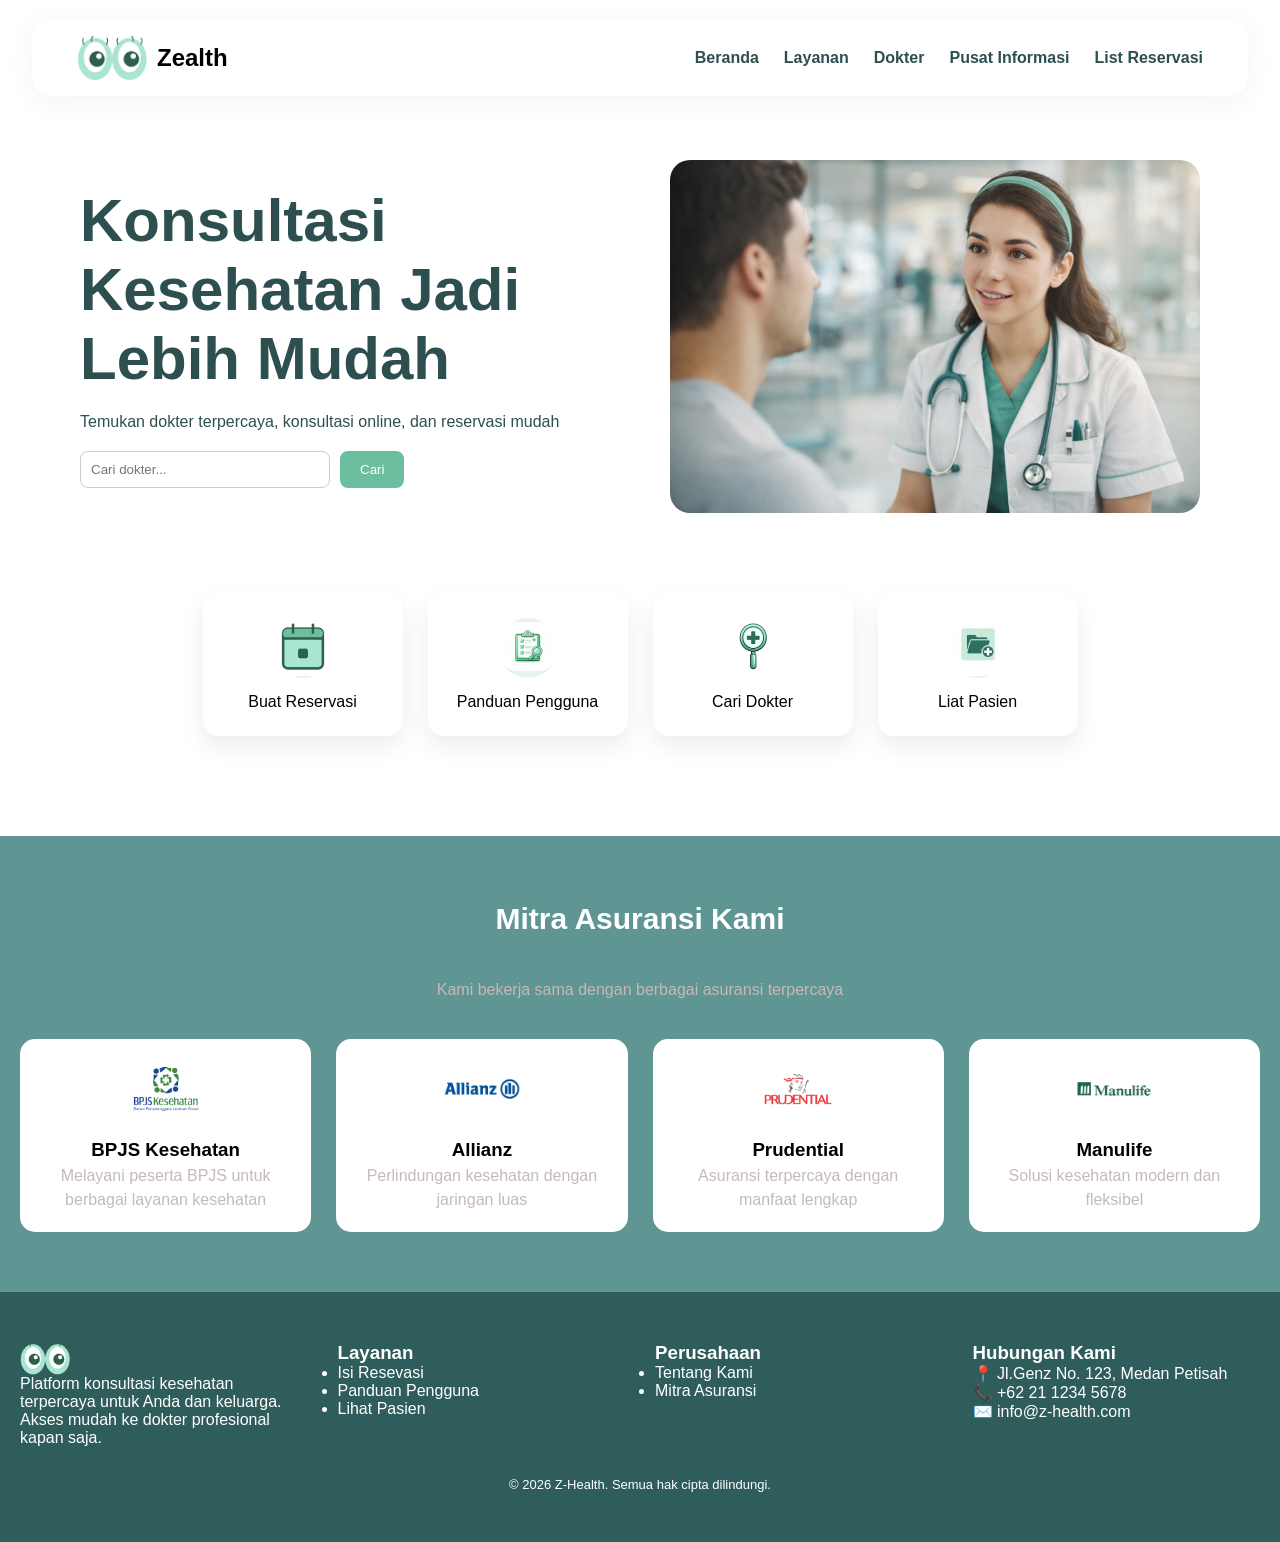
==== commit 2055e940: "Memodifikasi file Service, Index, CSS dan About" ====
--- a/index.html
+++ b/index.html
@@ -135,7 +135,6 @@
             <div class="footer-col">
                 <h3>Layanan</h3>
                 <ul>
-                    <li><a href="service.html#chat">Online</a></li>
                     <li><a href="service.html#reservasi">Isi Resevasi</a></li>
                     <li><a href="service.html#panduan">Panduan Pengguna</a></li>
                     <li><a href="reservasi.html">Lihat Pasien</a></li>
--- a/style.css
+++ b/style.css
@@ -747,7 +747,7 @@
 
 .baris-kartu {
     display: grid;
-    grid-template-columns: repeat(4, 1fr);
+    grid-template-columns: repeat(3, 1fr);
     gap: 30px;
     max-width: 1200px;
     margin: 0 auto;
@@ -849,6 +849,14 @@
     font-weight: 600;
     cursor: pointer;
     margin-top: 10px;
+}
+
+.btn-tekan {
+    display: block;
+    width: 100%;
+    text-align: center;
+    margin-top: 10px;
+    cursor: pointer;
 }
 
 .bagian-panduan {
@@ -1381,12 +1389,16 @@
   padding: 8px 15px;
   border-radius: 8px;
   cursor: pointer;
+
+  transition: all 0.15s ease;
 }
 
 .doctor-action button:hover {
-  background: #85b6b3;
-  transform: scale(1.05); 
-  transition: 0.3s;
+  transform: scale(1.05);
+}
+
+.doctor-action button:active {
+  transform: scale(0.95);
 }
 
 /* Responsive Halaman Doctor untuk tablet  */
@@ -1466,7 +1478,17 @@
     width: 100%;
     padding: 10px;
     font-size: 13px;
-  }
+    transition: all 0.15s ease;
+    cursor: pointer;
+    box-shadow: 0 4px 8px rgba(0,0,0,0.15);
+    }
+
+ .doctor-search button:active{
+    transform: scale(0.95);
+    box-shadow: 0 1px 3px rgba(0,0,0,0.15);
+}
+
+
   .doctor-search input {
     padding: 12px;
     font-size: 13px;
@@ -1481,6 +1503,8 @@
     font-size: 12px;
     padding: 6px 12px;
   }
+
+
 }
 
 /* Bagian Jadwal Dokter */
@@ -1546,6 +1570,95 @@
   font-size: 13px;
   margin-top: 5px;
 }
+/* Hapus dan Edit Pada Halaman Reservasi*/
+/* Wrapper biar rapi */
+.aksi-btn {
+    display: flex;
+    justify-content: center;
+    gap: 8px;
+}
+
+/* Tombol Edit */
+.btn-edit {
+    background: #6bbf9f;
+    color: white;
+    border: none;
+    padding: 7px 12px;
+    border-radius: 8px;
+    cursor: pointer;
+    font-size: 13px;
+    transition: all 0.25s ease;
+}
+
+.btn-edit:hover {
+    background: #4da88a;
+    transform: translateY(-2px);
+}
+
+/* Tombol Hapus (dibuat lebih soft, bukan merah terang) */
+/* Wrapper biar rapi */
+.aksi-btn {
+    display: flex;
+    justify-content: center;
+    gap: 8px;
+}
+
+/* Tombol Edit */
+.btn-edit {
+    background: #6bbf9f;
+    color: white;
+    border: none;
+    padding: 7px 12px;
+    border-radius: 8px;
+    cursor: pointer;
+    font-size: 13px;
+    transition: all 0.25s ease;
+}
+
+.btn-edit:hover {
+    background: #4da88a;
+    transform: translateY(-2px);
+}
+
+/* Wrapper biar rapi */
+.aksi-btn {
+    display: flex;
+    justify-content: center;
+    gap: 8px;
+}
+
+/* Tombol Edit */
+.btn-edit {
+    background: #6bbf9f;
+    color: white;
+    border: none;
+    padding: 7px 12px;
+    border-radius: 8px;
+    cursor: pointer;
+    font-size: 13px;
+    transition: all 0.25s ease;
+}
+
+.btn-edit:hover {
+    background: #4da88a;
+    transform: translateY(-2px);
+}
+/* Tombol Hapus */
+.btn-hapus {
+    background: #2e4f4f;
+    color: white;
+    border: none;
+    padding: 7px 12px;
+    border-radius: 8px;
+    cursor: pointer;
+    font-size: 13px;
+    transition: all 0.25s ease;
+}
+
+.btn-hapus:hover {
+    background: #1f3636;
+    transform: translateY(-2px);
+}
 
 /* AGAR TOMBOL BERUBAH SESUAI MOBILE */
 .doctor-action a{
@@ -1554,13 +1667,4 @@
 
 .doctor-action a button{
     width:100%;
-}
-
-/* TAMBAHAN AGAR SAAT RESRVASI DARI DOKTER JADI SCROLL LSG KE FORM */
-html {
-    scroll-behavior: smooth;
-}
-
-#reservasi {
-    scroll-margin-top: 120px;
 }
--- a/style.css
+++ b/style.css
@@ -747,7 +747,7 @@
 
 .baris-kartu {
     display: grid;
-    grid-template-columns: repeat(4, 1fr);
+    grid-template-columns: repeat(3, 1fr);
     gap: 30px;
     max-width: 1200px;
     margin: 0 auto;
@@ -849,6 +849,14 @@
     font-weight: 600;
     cursor: pointer;
     margin-top: 10px;
+}
+
+.btn-tekan {
+    display: block;
+    width: 100%;
+    text-align: center;
+    margin-top: 10px;
+    cursor: pointer;
 }
 
 .bagian-panduan {
@@ -1381,12 +1389,16 @@
   padding: 8px 15px;
   border-radius: 8px;
   cursor: pointer;
+
+  transition: all 0.15s ease;
 }
 
 .doctor-action button:hover {
-  background: #85b6b3;
-  transform: scale(1.05); 
-  transition: 0.3s;
+  transform: scale(1.05);
+}
+
+.doctor-action button:active {
+  transform: scale(0.95);
 }
 
 /* Responsive Halaman Doctor untuk tablet  */
@@ -1466,7 +1478,17 @@
     width: 100%;
     padding: 10px;
     font-size: 13px;
-  }
+    transition: all 0.15s ease;
+    cursor: pointer;
+    box-shadow: 0 4px 8px rgba(0,0,0,0.15);
+    }
+
+ .doctor-search button:active{
+    transform: scale(0.95);
+    box-shadow: 0 1px 3px rgba(0,0,0,0.15);
+}
+
+
   .doctor-search input {
     padding: 12px;
     font-size: 13px;
@@ -1481,6 +1503,8 @@
     font-size: 12px;
     padding: 6px 12px;
   }
+
+
 }
 
 /* Bagian Jadwal Dokter */
@@ -1546,6 +1570,95 @@
   font-size: 13px;
   margin-top: 5px;
 }
+/* Hapus dan Edit Pada Halaman Reservasi*/
+/* Wrapper biar rapi */
+.aksi-btn {
+    display: flex;
+    justify-content: center;
+    gap: 8px;
+}
+
+/* Tombol Edit */
+.btn-edit {
+    background: #6bbf9f;
+    color: white;
+    border: none;
+    padding: 7px 12px;
+    border-radius: 8px;
+    cursor: pointer;
+    font-size: 13px;
+    transition: all 0.25s ease;
+}
+
+.btn-edit:hover {
+    background: #4da88a;
+    transform: translateY(-2px);
+}
+
+/* Tombol Hapus (dibuat lebih soft, bukan merah terang) */
+/* Wrapper biar rapi */
+.aksi-btn {
+    display: flex;
+    justify-content: center;
+    gap: 8px;
+}
+
+/* Tombol Edit */
+.btn-edit {
+    background: #6bbf9f;
+    color: white;
+    border: none;
+    padding: 7px 12px;
+    border-radius: 8px;
+    cursor: pointer;
+    font-size: 13px;
+    transition: all 0.25s ease;
+}
+
+.btn-edit:hover {
+    background: #4da88a;
+    transform: translateY(-2px);
+}
+
+/* Wrapper biar rapi */
+.aksi-btn {
+    display: flex;
+    justify-content: center;
+    gap: 8px;
+}
+
+/* Tombol Edit */
+.btn-edit {
+    background: #6bbf9f;
+    color: white;
+    border: none;
+    padding: 7px 12px;
+    border-radius: 8px;
+    cursor: pointer;
+    font-size: 13px;
+    transition: all 0.25s ease;
+}
+
+.btn-edit:hover {
+    background: #4da88a;
+    transform: translateY(-2px);
+}
+/* Tombol Hapus */
+.btn-hapus {
+    background: #2e4f4f;
+    color: white;
+    border: none;
+    padding: 7px 12px;
+    border-radius: 8px;
+    cursor: pointer;
+    font-size: 13px;
+    transition: all 0.25s ease;
+}
+
+.btn-hapus:hover {
+    background: #1f3636;
+    transform: translateY(-2px);
+}
 
 /* AGAR TOMBOL BERUBAH SESUAI MOBILE */
 .doctor-action a{
@@ -1554,13 +1667,4 @@
 
 .doctor-action a button{
     width:100%;
-}
-
-/* TAMBAHAN AGAR SAAT RESRVASI DARI DOKTER JADI SCROLL LSG KE FORM */
-html {
-    scroll-behavior: smooth;
-}
-
-#reservasi {
-    scroll-margin-top: 120px;
 }
